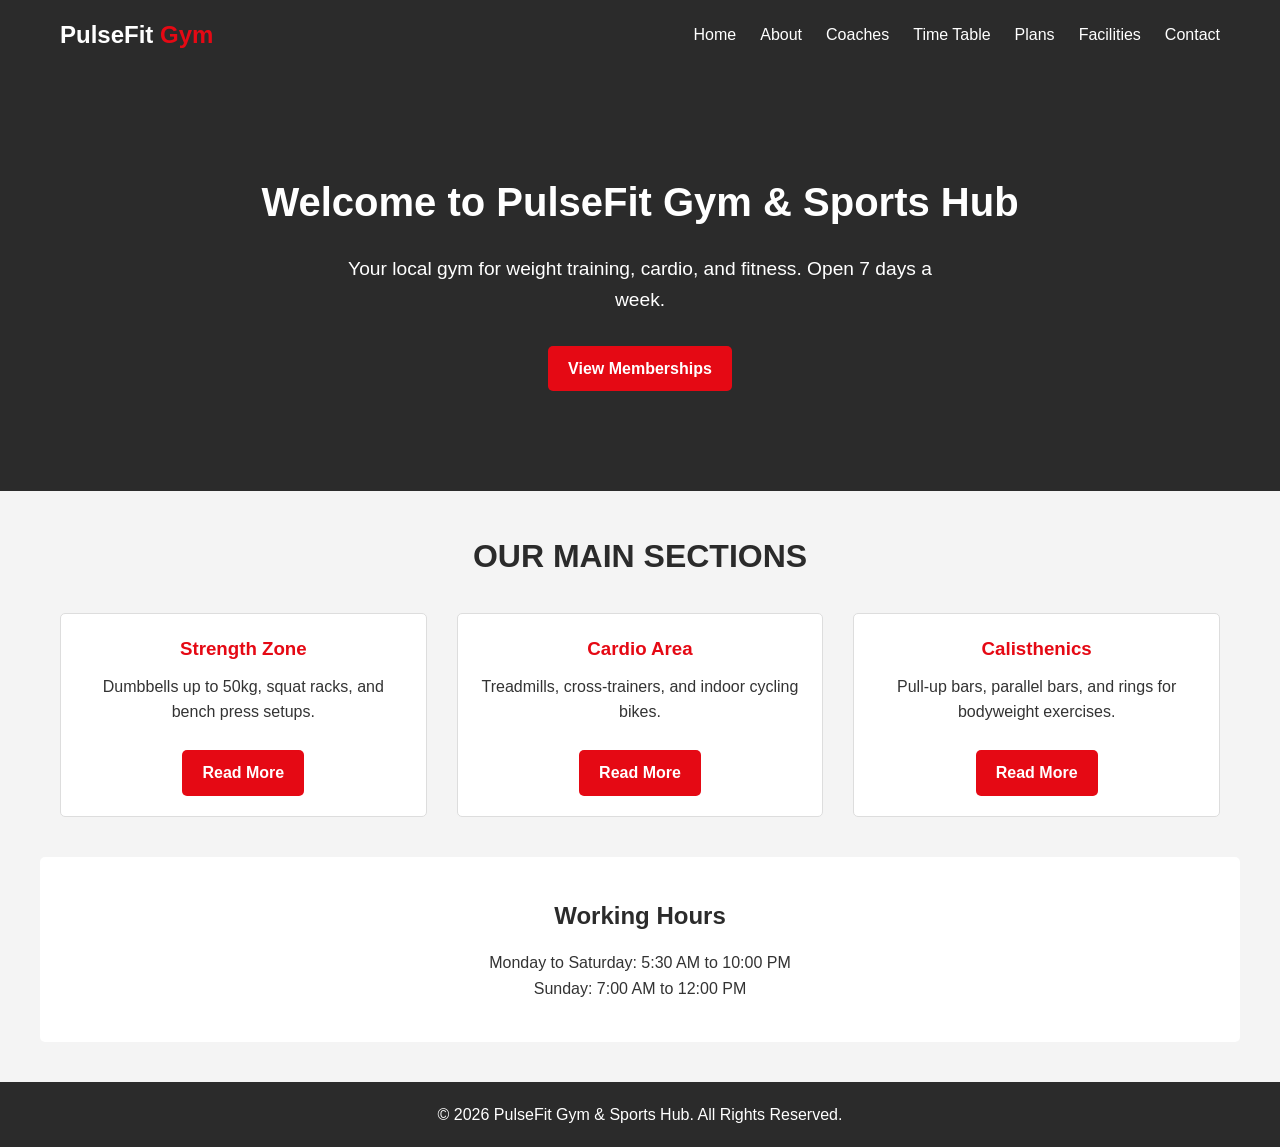
==== index.html @ 72406536 "Initial commit - PulseFit Gym Website" ====
<!DOCTYPE html>
<html lang="en">
<head>
  <meta charset="UTF-8">
  <meta name="viewport" content="width=device-width, initial-scale=1.0">
  <title>PulseFit Gym & Sports Hub</title>
  <link rel="stylesheet" href="style.css">
</head>
<body>

  <header>
    <div class="nav-container">
      <div class="logo">PulseFit <span>Gym</span></div>
      
      <input type="checkbox" id="menu-toggle">
      <label for="menu-toggle" class="menu-icon">&#9776;</label>
      
      <nav class="nav-links">
        <a href="index.html">Home</a>
        <a href="about.html">About</a>
        <a href="trainers.html">Coaches</a>
        <a href="schedule.html">Time Table</a>
        <a href="memberships.html">Plans</a>
        <a href="facilities.html">Facilities</a>
        <a href="contact.html">Contact</a>
      </nav>
    </div>
  </header>

  <main>
    <section class="hero">
      <h1>Welcome to PulseFit Gym & Sports Hub</h1>
      <p>Your local gym for weight training, cardio, and fitness. Open 7 days a week.</p>
      <a href="memberships.html" class="btn-primary">View Memberships</a>
    </section>

    <section class="container">
      <h2 class="section-title">Our Main Sections</h2>
      <div class="features-grid">
        
        <div class="card">
          <h3>Strength Zone</h3>
          <p>Dumbbells up to 50kg, squat racks, and bench press setups.</p>
          <br>
          <a href="strength-training.html" class="btn-primary">Read More</a>
        </div>
        
        <div class="card">
          <h3>Cardio Area</h3>
          <p>Treadmills, cross-trainers, and indoor cycling bikes.</p>
          <br>
          <a href="cardio-section.html" class="btn-primary">Read More</a>
        </div>
        
        <div class="card">
          <h3>Calisthenics</h3>
          <p>Pull-up bars, parallel bars, and rings for bodyweight exercises.</p>
          <br>
          <a href="calisthenics.html" class="btn-primary">Read More</a>
        </div>
        
      </div>
    </section>

    <section class="container" style="background-color: var(--white); padding: 40px; text-align: center; border-radius: 5px;">
      <h2>Working Hours</h2>
      <p>Monday to Saturday: 5:30 AM to 10:00 PM</p>
      <p>Sunday: 7:00 AM to 12:00 PM</p>
    </section>
  </main>

  <footer>
    <p>&copy; 2026 PulseFit Gym & Sports Hub. All Rights Reserved.</p>
  </footer>

</body>
</html>
---- style.css ----
/* Global Styles */
:root {
  --primary-color: #2b2b2b;
  --secondary-color: #e50914; /* Standard gym red */
  --text-color: #333333;
  --bg-color: #ffffff;
  --bg-light: #f4f4f4;
  --white: #ffffff;
  --border-color: #dddddd;
  --font-main: 'Segoe UI', Tahoma, Geneva, Verdana, sans-serif;
}

* {
  margin: 0;
  padding: 0;
  box-sizing: border-box;
}

body {
  font-family: var(--font-main);
  line-height: 1.6;
  color: var(--text-color);
  background-color: var(--bg-light);
}

a {
  text-decoration: none;
  color: inherit;
}

ul {
  list-style: none;
}

img {
  max-width: 100%;
  display: block;
}

/* Header & Navigation */
header {
  background-color: var(--primary-color);
  color: var(--white);
  padding: 1rem 0;
  position: sticky;
  top: 0;
  z-index: 100;
}

.nav-container {
  display: flex;
  justify-content: space-between;
  align-items: center;
  max-width: 1200px;
  margin: 0 auto;
  padding: 0 20px;
}

.logo {
  font-size: 1.5rem;
  font-weight: bold;
  color: var(--white);
}

.logo span {
  color: var(--secondary-color);
}

/* Mobile Menu Checkbox Hack */
#menu-toggle {
  display: none;
}

.menu-icon {
  display: none;
  font-size: 1.5rem;
  cursor: pointer;
  user-select: none;
}

.nav-links {
  display: flex;
  gap: 1.5rem;
}

.nav-links a {
  color: var(--white);
  font-weight: 500;
  transition: color 0.3s;
}

.nav-links a:hover {
  color: var(--secondary-color);
}

/* Main Content */
main {
  min-height: calc(100vh - 150px);
}

.container {
  max-width: 1200px;
  margin: 0 auto;
  padding: 40px 20px;
}

/* Typography */
h1, h2, h3 {
  margin-bottom: 15px;
  color: var(--primary-color);
}

.section-title {
  text-align: center;
  margin-bottom: 30px;
  font-size: 2rem;
  text-transform: uppercase;
}

/* Buttons */
.btn-primary {
  display: inline-block;
  background-color: var(--secondary-color);
  color: var(--white);
  padding: 10px 20px;
  border-radius: 5px;
  font-weight: bold;
  text-align: center;
  border: none;
  cursor: pointer;
  transition: background 0.3s;
}

.btn-primary:hover {
  background-color: #cc0000;
}

/* Hero Section */
.hero {
  background-color: var(--primary-color);
  color: var(--white);
  padding: 100px 20px;
  text-align: center;
}

.hero h1 {
  color: var(--white);
  font-size: 2.5rem;
  margin-bottom: 20px;
}

.hero p {
  font-size: 1.2rem;
  margin-bottom: 30px;
  max-width: 600px;
  margin-left: auto;
  margin-right: auto;
}

/* Grids */
.features-grid, .trainers-grid, .facilities-grid {
  display: grid;
  grid-template-columns: repeat(auto-fit, minmax(300px, 1fr));
  gap: 30px;
}

/* Cards */
.card {
  background-color: var(--white);
  border: 1px solid var(--border-color);
  padding: 20px;
  border-radius: 5px;
  text-align: center;
}

.card h3 {
  color: var(--secondary-color);
  margin-bottom: 10px;
}

/* Pricing / Plan Box */
.plan-box {
  background-color: var(--white);
  border: 1px solid var(--border-color);
  padding: 30px 20px;
  border-radius: 5px;
  text-align: center;
  display: flex;
  flex-direction: column;
}

.plan-price {
  font-size: 2rem;
  font-weight: bold;
  color: var(--primary-color);
  margin: 20px 0;
}

.plan-features {
  text-align: left;
  margin-bottom: 30px;
  flex-grow: 1;
}

.plan-features li {
  margin-bottom: 10px;
  border-bottom: 1px solid var(--bg-light);
  padding-bottom: 5px;
}

/* Schedule Table */
.schedule-table {
  width: 100%;
  border-collapse: collapse;
  background-color: var(--white);
  margin-top: 20px;
}

.schedule-table th, .schedule-table td {
  border: 1px solid var(--border-color);
  padding: 15px;
  text-align: center;
}

.schedule-table th {
  background-color: var(--primary-color);
  color: var(--white);
}

.schedule-table tr:nth-child(even) {
  background-color: var(--bg-light);
}

/* FAQ Accordion (CSS Only) */
.faq-item {
  background-color: var(--white);
  margin-bottom: 10px;
  border: 1px solid var(--border-color);
  border-radius: 5px;
  overflow: hidden;
}

.faq-question {
  display: block;
  padding: 15px 20px;
  background-color: var(--primary-color);
  color: var(--white);
  font-weight: bold;
  cursor: pointer;
  position: relative;
}

.faq-answer {
  max-height: 0;
  padding: 0 20px;
  background-color: var(--white);
  transition: max-height 0.3s ease, padding 0.3s ease;
}

.faq-toggle:checked ~ .faq-answer {
  max-height: 300px;
  padding: 20px;
}

.faq-toggle {
  display: none;
}

/* Contact Form */
.contact-form {
  max-width: 600px;
  margin: 0 auto;
  background: var(--white);
  padding: 30px;
  border: 1px solid var(--border-color);
  border-radius: 5px;
}

.form-group {
  margin-bottom: 20px;
}

.form-group label {
  display: block;
  margin-bottom: 5px;
  font-weight: bold;
}

.form-group input, 
.form-group select, 
.form-group textarea {
  width: 100%;
  padding: 10px;
  border: 1px solid var(--border-color);
  border-radius: 4px;
  font-family: inherit;
}

/* Footer */
footer {
  background-color: var(--primary-color);
  color: var(--white);
  text-align: center;
  padding: 20px 0;
  margin-top: 40px;
}

/* Responsive */
@media (max-width: 768px) {
  .menu-icon {
    display: block;
  }

  .nav-links {
    display: none;
    flex-direction: column;
    width: 100%;
    position: absolute;
    top: 60px;
    left: 0;
    background-color: var(--primary-color);
    text-align: center;
    padding: 1rem 0;
  }

  #menu-toggle:checked ~ .nav-links {
    display: flex;
  }

  .nav-container {
    flex-wrap: wrap;
  }

  .schedule-table-wrapper {
    overflow-x: auto;
  }
}
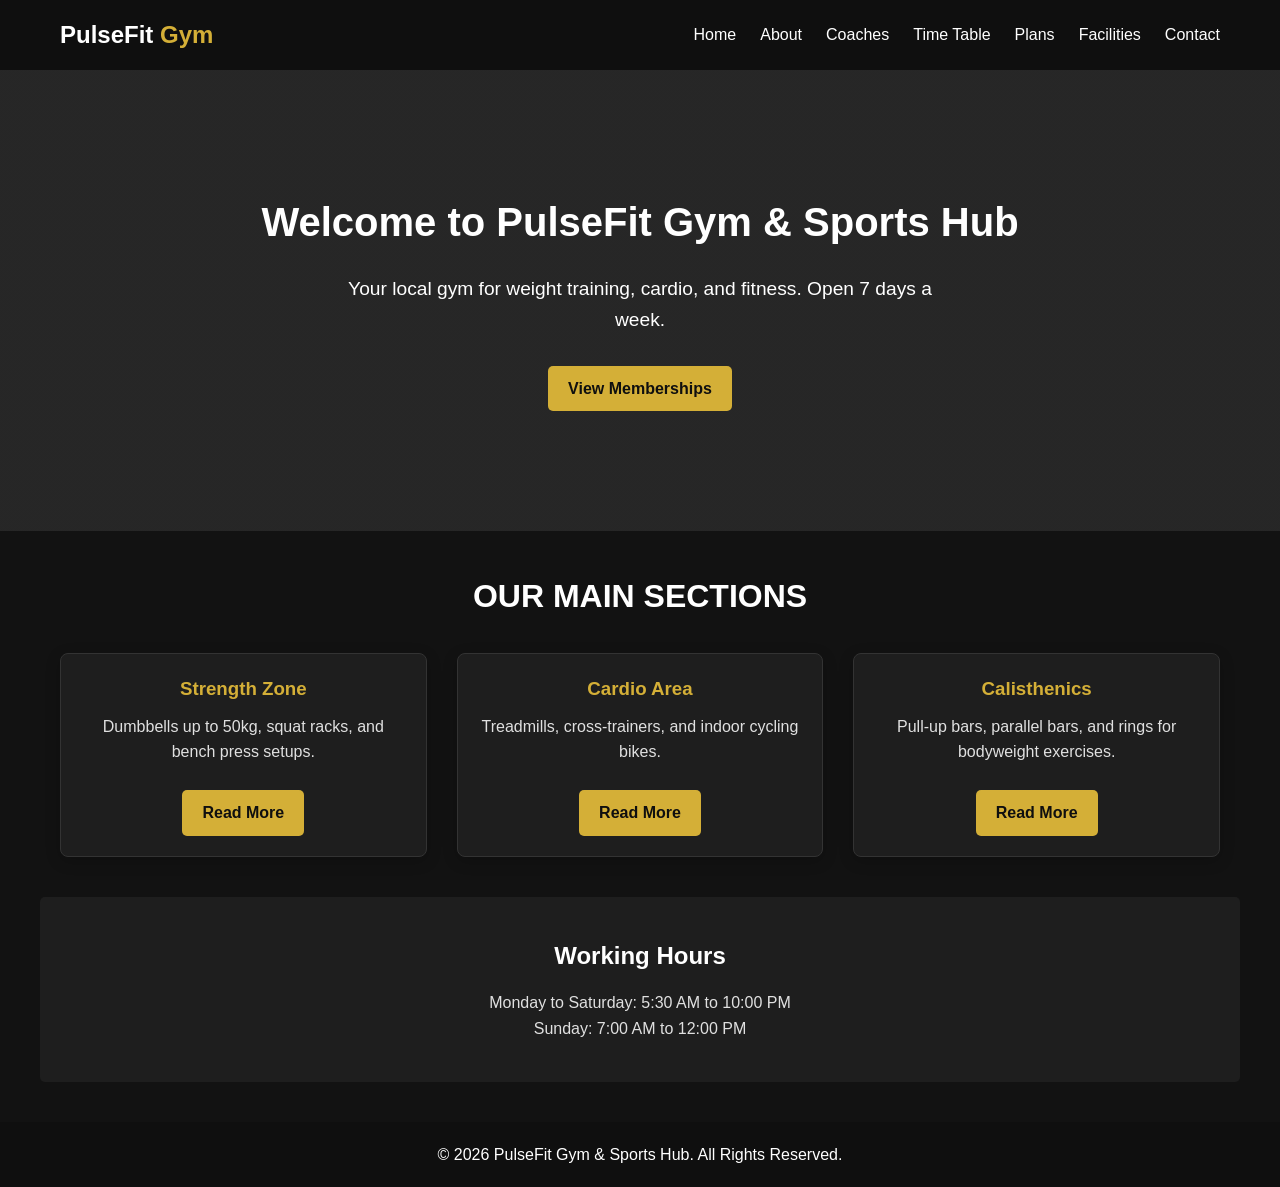
==== commit 88a85a56: "Fix hardcoded white backgrounds in HTML and CSS for dark theme legibility" ====
--- a/index.html
+++ b/index.html
@@ -62,7 +62,7 @@
       </div>
     </section>
 
-    <section class="container" style="background-color: var(--white); padding: 40px; text-align: center; border-radius: 5px;">
+    <section class="container" style="background-color: var(--bg-light); padding: 40px; text-align: center; border-radius: 5px;">
       <h2>Working Hours</h2>
       <p>Monday to Saturday: 5:30 AM to 10:00 PM</p>
       <p>Sunday: 7:00 AM to 12:00 PM</p>
--- a/style.css
+++ b/style.css
@@ -1,12 +1,13 @@
 /* Global Styles */
 :root {
-  --primary-color: #2b2b2b;
-  --secondary-color: #e50914; /* Standard gym red */
-  --text-color: #333333;
-  --bg-color: #ffffff;
-  --bg-light: #f4f4f4;
-  --white: #ffffff;
-  --border-color: #dddddd;
+  --primary-color: #0f0f0f;      /* Near Black for headers/footers */
+  --secondary-color: #d4af37;    /* Premium Gold */
+  --text-color: #e0e0e0;         /* Off-white text */
+  --text-dark: #121212;          /* Dark text for specific areas */
+  --bg-color: #121212;           /* Deep Charcoal Body Background */
+  --bg-light: #1e1e1e;           /* Lighter Charcoal for cards/surfaces */
+  --white: #ffffff;              /* Pure white for high contrast */
+  --border-color: #333333;       /* Subtle dark borders */
   --font-main: 'Segoe UI', Tahoma, Geneva, Verdana, sans-serif;
 }
 
@@ -20,7 +21,7 @@
   font-family: var(--font-main);
   line-height: 1.6;
   color: var(--text-color);
-  background-color: var(--bg-light);
+  background-color: var(--bg-color);
 }
 
 a {
@@ -107,7 +108,7 @@
 /* Typography */
 h1, h2, h3 {
   margin-bottom: 15px;
-  color: var(--primary-color);
+  color: var(--white);
 }
 
 .section-title {
@@ -121,7 +122,7 @@
 .btn-primary {
   display: inline-block;
   background-color: var(--secondary-color);
-  color: var(--white);
+  color: var(--primary-color);
   padding: 10px 20px;
   border-radius: 5px;
   font-weight: bold;
@@ -132,14 +133,17 @@
 }
 
 .btn-primary:hover {
-  background-color: #cc0000;
+  background-color: #b5952f;
 }
 
 /* Hero Section */
 .hero {
   background-color: var(--primary-color);
-  color: var(--white);
-  padding: 100px 20px;
+  background-image: linear-gradient(rgba(43, 43, 43, 0.85), rgba(43, 43, 43, 0.85)), url('https://images.unsplash.com/photo-1534438327276-14e5300c3a48?q=80&w=1470&auto=format&fit=crop');
+  background-size: cover;
+  background-position: center;
+  color: var(--white);
+  padding: 120px 20px;
   text-align: center;
 }
 
@@ -166,11 +170,12 @@
 
 /* Cards */
 .card {
-  background-color: var(--white);
+  background-color: var(--bg-light);
   border: 1px solid var(--border-color);
   padding: 20px;
-  border-radius: 5px;
-  text-align: center;
+  border-radius: 8px;
+  text-align: center;
+  box-shadow: 0 4px 15px rgba(0,0,0,0.2);
 }
 
 .card h3 {
@@ -180,19 +185,20 @@
 
 /* Pricing / Plan Box */
 .plan-box {
-  background-color: var(--white);
+  background-color: var(--bg-light);
   border: 1px solid var(--border-color);
   padding: 30px 20px;
-  border-radius: 5px;
+  border-radius: 8px;
   text-align: center;
   display: flex;
   flex-direction: column;
+  box-shadow: 0 4px 15px rgba(0,0,0,0.2);
 }
 
 .plan-price {
   font-size: 2rem;
   font-weight: bold;
-  color: var(--primary-color);
+  color: var(--secondary-color);
   margin: 20px 0;
 }
 
@@ -208,32 +214,58 @@
   padding-bottom: 5px;
 }
 
-/* Schedule Table */
+/* Schedule Table Premium */
 .schedule-table {
   width: 100%;
   border-collapse: collapse;
-  background-color: var(--white);
-  margin-top: 20px;
+  background-color: var(--bg-light);
+  margin-top: 30px;
+  border-radius: 12px;
+  overflow: hidden;
+  box-shadow: 0 10px 30px rgba(0, 0, 0, 0.08);
+  border-style: hidden; /* hides default outer border to let radius show */
 }
 
 .schedule-table th, .schedule-table td {
-  border: 1px solid var(--border-color);
-  padding: 15px;
-  text-align: center;
+  padding: 20px;
+  text-align: center;
+  border-bottom: 1px solid var(--border-color);
+}
+
+.schedule-table tr:last-child td {
+  border-bottom: none;
 }
 
 .schedule-table th {
   background-color: var(--primary-color);
   color: var(--white);
-}
-
-.schedule-table tr:nth-child(even) {
-  background-color: var(--bg-light);
+  font-weight: 600;
+  text-transform: uppercase;
+  letter-spacing: 1px;
+  font-size: 0.9rem;
+  border-bottom: 3px solid var(--secondary-color);
+}
+
+.schedule-table tbody tr {
+  transition: all 0.3s ease;
+}
+
+.schedule-table tbody tr:hover {
+  background-color: #2a2a2a;
+  transform: translateY(-2px);
+  box-shadow: 0 4px 15px rgba(0, 0, 0, 0.3);
+  position: relative;
+  z-index: 10;
+}
+
+.schedule-table td {
+  color: var(--text-color);
+  font-size: 0.95rem;
 }
 
 /* FAQ Accordion (CSS Only) */
 .faq-item {
-  background-color: var(--white);
+  background-color: var(--bg-light);
   margin-bottom: 10px;
   border: 1px solid var(--border-color);
   border-radius: 5px;
@@ -253,7 +285,7 @@
 .faq-answer {
   max-height: 0;
   padding: 0 20px;
-  background-color: var(--white);
+  background-color: var(--bg-light);
   transition: max-height 0.3s ease, padding 0.3s ease;
 }
 
@@ -270,10 +302,11 @@
 .contact-form {
   max-width: 600px;
   margin: 0 auto;
-  background: var(--white);
+  background: var(--bg-light);
   padding: 30px;
   border: 1px solid var(--border-color);
-  border-radius: 5px;
+  border-radius: 8px;
+  box-shadow: 0 4px 15px rgba(0,0,0,0.2);
 }
 
 .form-group {
@@ -294,6 +327,8 @@
   border: 1px solid var(--border-color);
   border-radius: 4px;
   font-family: inherit;
+  background-color: var(--bg-color);
+  color: var(--text-color);
 }
 
 /* Footer */
@@ -335,3 +370,45 @@
     overflow-x: auto;
   }
 }
+
+/* Membership Page Background Blur & Glassmorphism */
+.membership-page {
+  position: relative;
+  background-image: url('https://images.unsplash.com/photo-1571019614242-c5c5dee9f50b?q=80&w=1470&auto=format&fit=crop');
+  background-size: cover;
+  background-position: center;
+  background-attachment: fixed;
+}
+
+.membership-page::before {
+  content: "";
+  position: absolute;
+  top: 0; left: 0; right: 0; bottom: 0;
+  backdrop-filter: blur(8px);
+  -webkit-backdrop-filter: blur(8px);
+  background-color: rgba(0, 0, 0, 0.5); /* Dark overlay for readability */
+  z-index: 0;
+}
+
+.membership-page .glass-container {
+  position: relative;
+  z-index: 1;
+  background: rgba(10, 10, 10, 0.6);
+  backdrop-filter: blur(10px);
+  -webkit-backdrop-filter: blur(10px);
+  border: 1px solid rgba(255, 255, 255, 0.1);
+  border-radius: 10px;
+  box-shadow: 0 8px 32px 0 rgba(0, 0, 0, 0.6);
+  padding: 40px;
+  margin-top: 40px;
+  margin-bottom: 40px;
+}
+
+.membership-page .section-title {
+  color: var(--white);
+}
+
+.membership-page .plan-box {
+  background: rgba(30, 30, 30, 0.85);
+  border: 1px solid rgba(255, 255, 255, 0.05);
+}
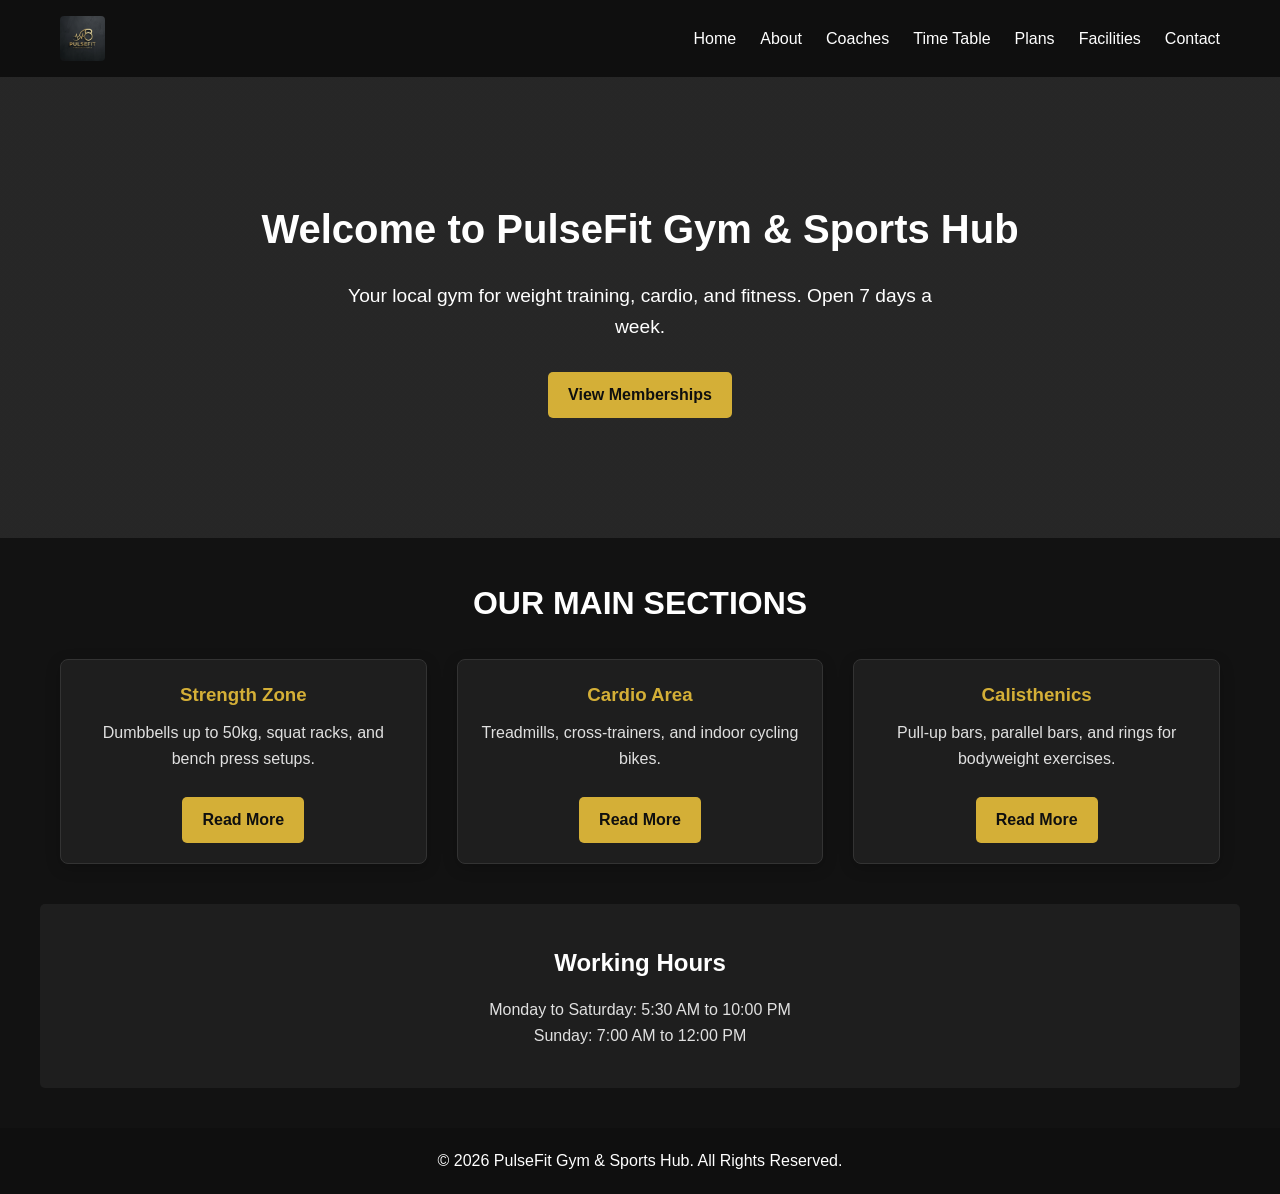
==== commit 1fd40f5c: "Replace text logo with newly generated premium image logo" ====
--- a/index.html
+++ b/index.html
@@ -10,7 +10,7 @@
 
   <header>
     <div class="nav-container">
-      <div class="logo">PulseFit <span>Gym</span></div>
+      <a href="index.html" class="logo"><img src="images/logo.jpg" alt="PulseFit Gym Logo"></a>
       
       <input type="checkbox" id="menu-toggle">
       <label for="menu-toggle" class="menu-icon">&#9776;</label>
--- a/style.css
+++ b/style.css
@@ -58,13 +58,13 @@
 }
 
 .logo {
-  font-size: 1.5rem;
-  font-weight: bold;
-  color: var(--white);
-}
-
-.logo span {
-  color: var(--secondary-color);
+  display: flex;
+  align-items: center;
+}
+
+.logo img {
+  height: 45px;
+  border-radius: 4px;
 }
 
 /* Mobile Menu Checkbox Hack */
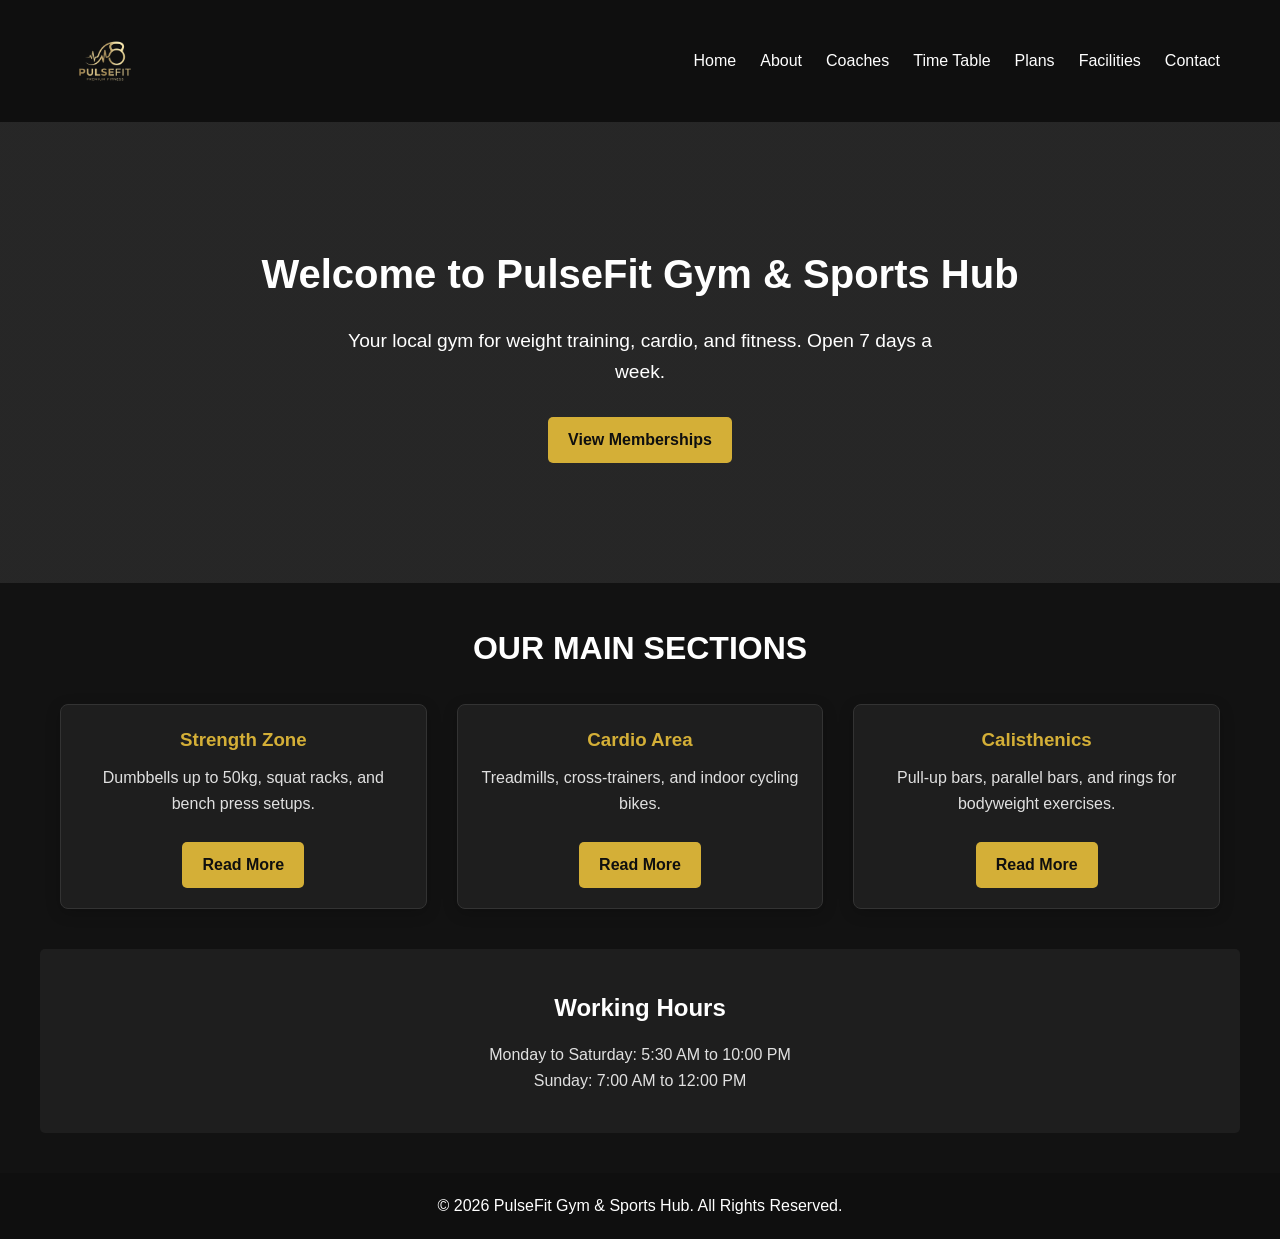
==== commit 20035b67: "Actually remove logo background by converting to transparent PNG" ====
--- a/index.html
+++ b/index.html
@@ -10,7 +10,7 @@
 
   <header>
     <div class="nav-container">
-      <a href="index.html" class="logo"><img src="images/logo.jpg" alt="PulseFit Gym Logo"></a>
+      <a href="index.html" class="logo"><img src="images/logo.png" alt="PulseFit Gym Logo"></a>
       
       <input type="checkbox" id="menu-toggle">
       <label for="menu-toggle" class="menu-icon">&#9776;</label>
--- a/style.css
+++ b/style.css
@@ -63,7 +63,7 @@
 }
 
 .logo img {
-  height: 45px;
+  height: 90px;
   border-radius: 4px;
 }
 
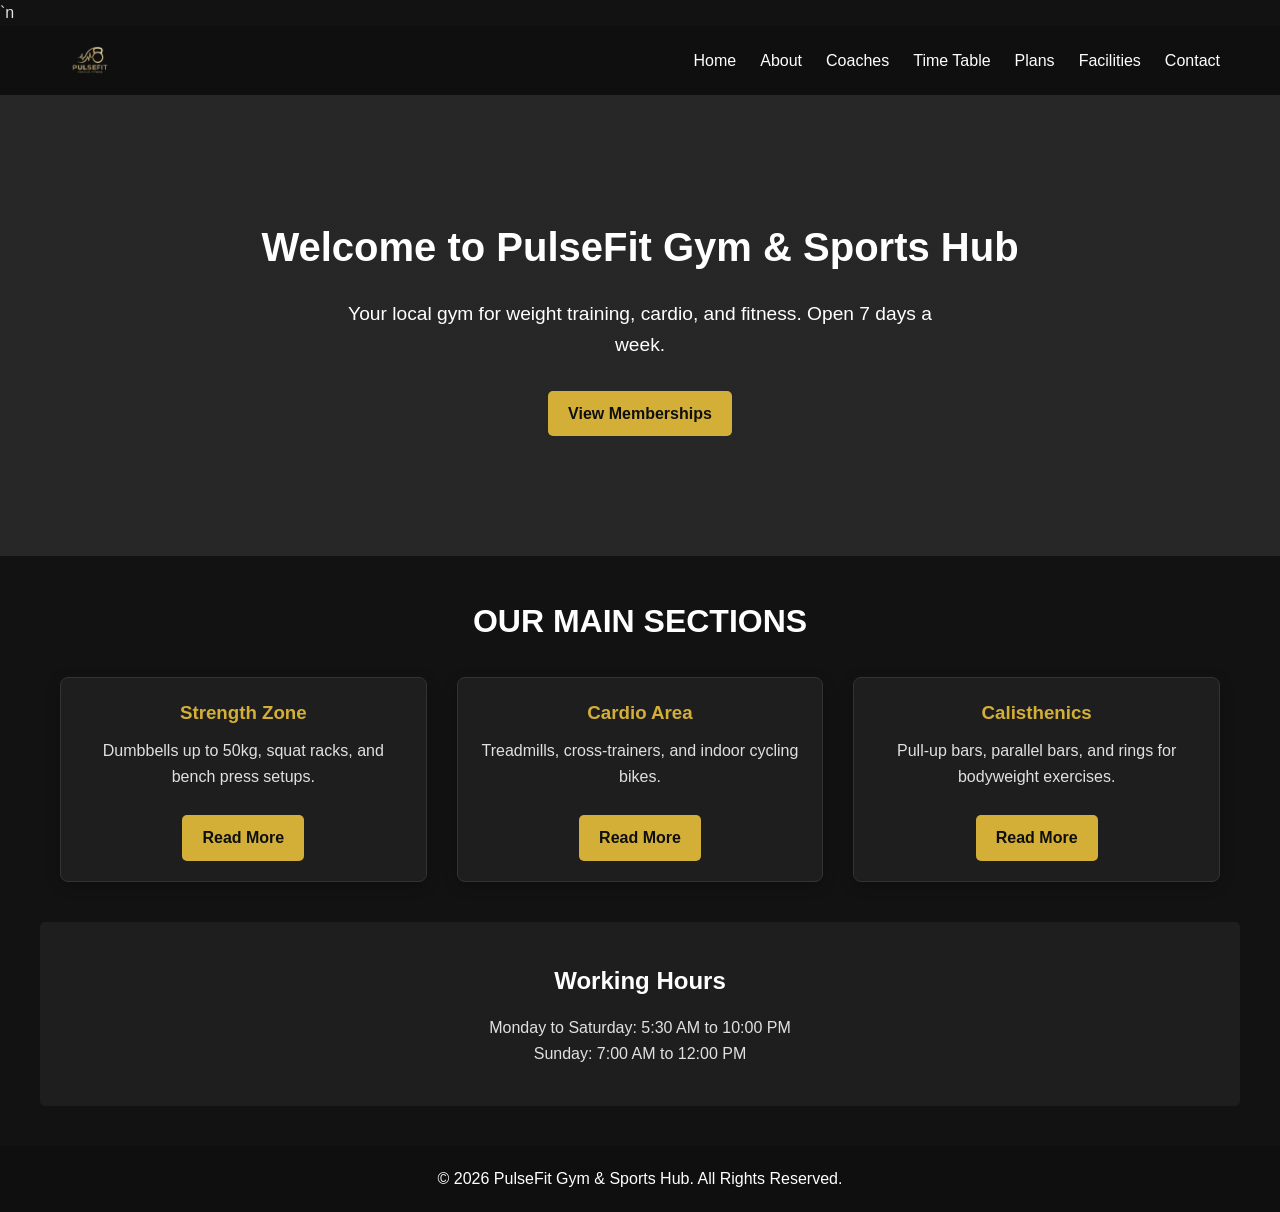
==== commit 8b1311c3: "Add favicon to all HTML files so logo appears in browser tab" ====
--- a/index.html
+++ b/index.html
@@ -5,7 +5,7 @@
   <meta name="viewport" content="width=device-width, initial-scale=1.0">
   <title>PulseFit Gym & Sports Hub</title>
   <link rel="stylesheet" href="style.css">
-</head>
+  <link rel="icon" type="image/png" href="images/logo.png">`n</head>
 <body>
 
   <header>
--- a/style.css
+++ b/style.css
@@ -42,7 +42,7 @@
 header {
   background-color: var(--primary-color);
   color: var(--white);
-  padding: 1rem 0;
+  padding: 0.3rem 0;
   position: sticky;
   top: 0;
   z-index: 100;
@@ -63,7 +63,7 @@
 }
 
 .logo img {
-  height: 90px;
+  height: 60px;
   border-radius: 4px;
 }
 
